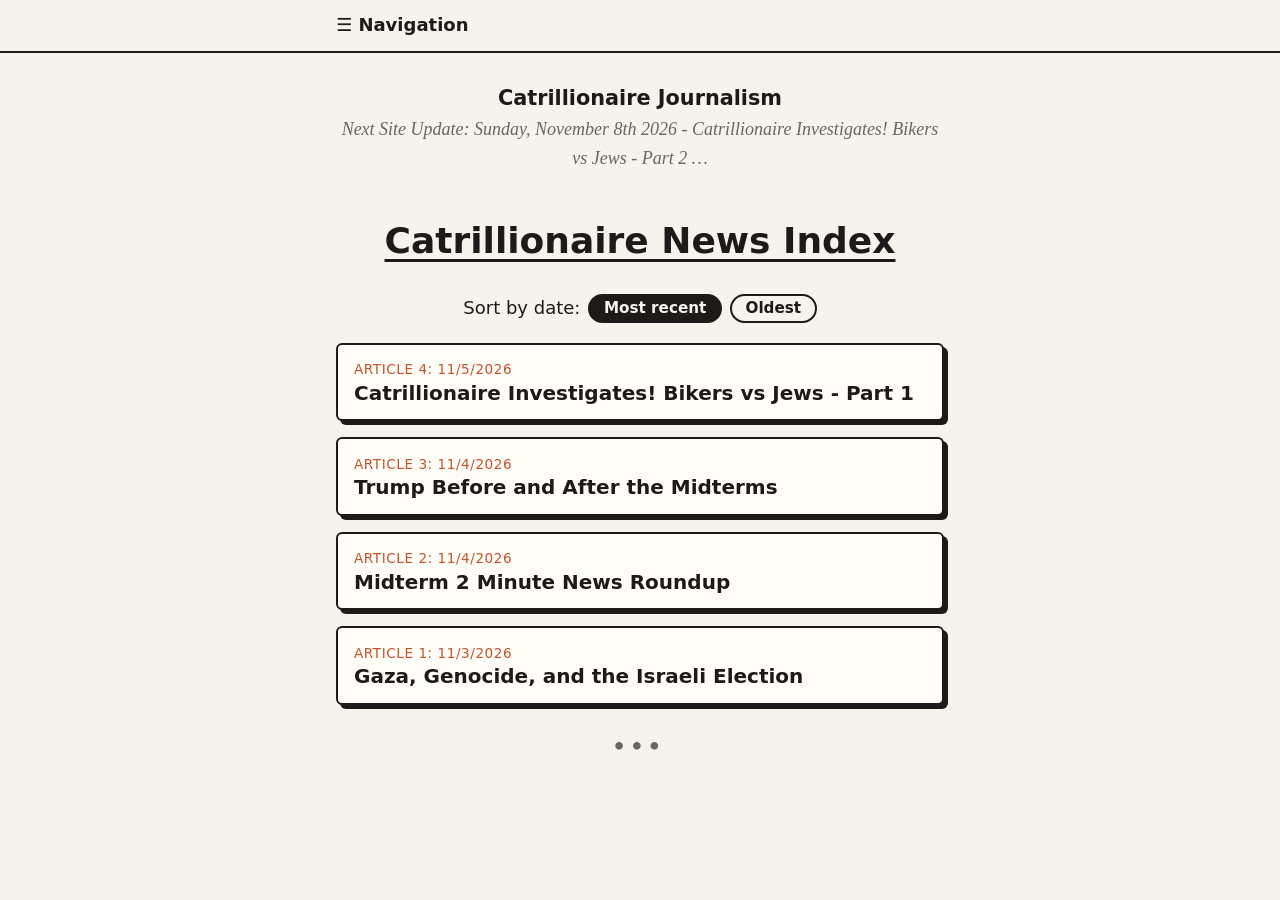
==== index.html @ a2717a35 "Update index.html" ====
<!DOCTYPE html>
<html lang="en">
<head>
<meta charset="utf-8">
<meta name="viewport" content="width=device-width, initial-scale=1">
<title>Catrillionaire News Index | Catrillionaire Journalism</title>
<link rel="stylesheet" href="style.css">
</head>
     
<script>
// Sorts the article cards by the date in each card's top line (like "Article 1: 11/3/2026")
document.addEventListener('DOMContentLoaded', function () {
  var cards = [].slice.call(document.querySelectorAll('main a.card'));
  if (!cards.length) return;
  var parent = cards[0].parentNode;
  var more = parent.querySelector(':scope > .more');
  function when(card) {
    var m = (card.querySelector('.meta') || card).textContent.match(/(\d{1,2})\/(\d{1,2})\/(\d{4})/);
    return m ? new Date(+m[3], +m[1] - 1, +m[2]).getTime() : 0;
  }
  function sortBy(dir) {
    cards.map(function (c, i) { return { c: c, i: i, t: when(c) }; })
      .sort(function (a, b) { return dir === 'new' ? (b.t - a.t || b.i - a.i) : (a.t - b.t || a.i - b.i); })
      .forEach(function (x) { parent.insertBefore(x.c, more); });
    document.querySelectorAll('[data-d]').forEach(function (b) {
      b.setAttribute('aria-pressed', b.dataset.d === dir);
    });
  }
  document.addEventListener('click', function (e) {
    var b = e.target.closest('[data-d]');
    if (b) sortBy(b.dataset.d);
  });
  sortBy('new');
});
</script>
     
<body>
<header><details><summary>&#9776; Navigation</summary><nav class="menu">
<a href="index.html">Home / Article Index</a>
<a href="collab.html">Collab with Us!</a>
<a href="search.html">Search Tool</a>
<a href="about.html">About &amp; Contact</a>
</nav></details></header>
<main>
<div class="hero">
<p class="brand">Catrillionaire Journalism</p>
<p> Next Site Update: Sunday, November 8th 2026 - Catrillionaire Investigates! Bikers vs Jews - Part 2 &hellip;</p>
</div>
<h1 class="index">Catrillionaire News Index</h1>

     <div class="sort" style="justify-content:center">Sort by date:
<button type="button" data-d="new" aria-pressed="true">Most recent</button>
<button type="button" data-d="old" aria-pressed="false">Oldest</button>
</div>

<!-- ADD A NEW ARTICLE: copy one <a class="card"> block, paste it below, and change
     the link, the edition line, and the title. Keep every link inside this <main>
     section, because the Search Tool reads the links in here to find your articles. -->
 
<a class="card" href="article/article-1.html">
<div class="meta">Article 1: 11/3/2026</div>
<div class="t">Gaza, Genocide, and the Israeli Election</div>
</a>

<a class="card" href="article/article-2.html">
<div class="meta">Article 2: 11/4/2026</div>
<div class="t">Midterm 2 Minute News Roundup</div>
</a>

<a class="card" href="article/article-3.html">
<div class="meta">Article 3: 11/4/2026</div>
<div class="t">Trump Before and After the Midterms</div>
</a>

<a class="card" href="article/article-3.html">
<div class="meta">Article 4: 11/5/2026</div>
<div class="t">Catrillionaire Investigates! Bikers vs Jews - Part 1</div>
</a>

<div class="more" aria-hidden="true">&bull;&bull;&bull;</div>
</main>
</body>
</html>
---- style.css ----
:root{--bg:#f6f3ec;--fg:#1d1b19;--muted:#6b655d;--card:#fffdf8;--accent:#c4532d;--mark:#ffe08a}
@media (prefers-color-scheme:dark){:root{--bg:#161412;--fg:#f1ece3;--muted:#a39b8f;--card:#1f1c19;--accent:#f0875f;--mark:#6b5313}}
*{box-sizing:border-box}
body{margin:0;background:var(--bg);color:var(--fg);font:18px/1.6 Georgia,serif}
h1,h2,h3,summary,.meta,.back,button,label{font-family:"Trebuchet MS",system-ui,sans-serif}
a{color:inherit}
main{max-width:640px;margin:0 auto;padding:1.25rem 1rem 4rem}

/* top bar + menu */
header{position:sticky;top:0;z-index:5;background:var(--bg);border-bottom:2px solid var(--fg)}
summary{list-style:none;cursor:pointer;font-weight:700;max-width:640px;margin:0 auto;padding:.7rem 1rem}
summary::-webkit-details-marker{display:none}
.menu{position:absolute;top:100%;left:0;right:0;background:var(--bg);border-bottom:2px solid var(--fg);padding:1rem}
.menu a{display:block;max-width:640px;margin:0 auto;padding:.45rem 0;border-bottom:1px dashed var(--muted);font:700 1.5rem "Trebuchet MS",system-ui,sans-serif;text-decoration:none}

/* home page */
.hero{text-align:center;padding:.5rem 0 1.5rem}
.hero svg{width:84px;height:84px}
.hero p{margin:.3rem 0 0;font-style:italic;color:var(--muted)}
.hero .brand{font:700 1.3rem "Trebuchet MS",system-ui,sans-serif;font-style:normal;color:var(--fg)}

/* news index + cards */
h1.index{text-align:center;text-decoration:underline;text-underline-offset:6px;margin:1rem 0 1.5rem}
.card{display:block;background:var(--card);border:2px solid var(--fg);border-radius:6px;padding:.9rem 1rem;margin:0 0 1rem;text-decoration:none;box-shadow:4px 4px 0 var(--fg)}
.card:hover{transform:translate(-2px,-2px)}
.card .t{font:700 1.25rem "Trebuchet MS",system-ui,sans-serif}
.meta{margin:0;font-size:.85rem;color:var(--accent);letter-spacing:.04em;text-transform:uppercase}
.more{text-align:center;font-size:2rem;letter-spacing:.4rem;color:var(--muted)}

/* article pages */
.back{display:inline-block;margin-bottom:1rem;font-weight:700}
img{max-width:100%;height:auto}

/* search page */
form.s{display:flex;gap:.5rem;align-items:center;border-bottom:2px solid var(--fg);margin:.5rem 0 1rem}
form.s label{font-weight:700;font-size:1.1rem}
form.s input{flex:1;min-width:0;font:inherit;background:none;color:inherit;border:0;outline:0;padding:.4rem}
form.s button{background:none;border:0;font-size:1.4rem;cursor:pointer;color:inherit}
.sort{display:flex;flex-wrap:wrap;gap:.5rem;align-items:center;margin:.5rem 0 1.25rem;font-family:"Trebuchet MS",system-ui,sans-serif}
.sort button{font-weight:700;font-size:.95rem;background:none;color:inherit;border:2px solid var(--fg);border-radius:999px;padding:.2rem .85rem;cursor:pointer}
.sort button[aria-pressed=true]{background:var(--fg);color:var(--bg)}
.res h3{margin:.2rem 0 0;font-size:1.1rem}
.res blockquote{margin:.5rem 0 0;border:2px solid var(--fg);border-radius:4px;padding:.5rem .7rem;font-size:.95rem}
mark{background:var(--mark);color:inherit;padding:0 2px}
.empty{color:var(--muted);font-style:italic}

/* search results: mentions grouped by article */
.count{margin:0 0 1rem;color:var(--muted)}
.grp{margin:0 0 1.5rem}
.grp h3{margin:0;font-size:1.15rem}
.grp .meta{margin:.1rem 0 .4rem}
.hits{list-style:none;margin:0;padding:0;border-top:1px solid var(--muted)}
.hits li{border-bottom:1px solid var(--muted)}
.hits a{display:block;padding:.3rem 0;font-size:.95rem;text-decoration:none;white-space:nowrap;overflow:hidden;text-overflow:ellipsis}
.hits a:hover{background:var(--card)}
.grp summary{max-width:none;margin:0;padding:.3rem 0;font-size:.9rem;color:var(--accent)}
.pager button{font-weight:700;font-size:.95rem;background:none;color:inherit;border:2px solid var(--fg);border-radius:999px;padding:.2rem .85rem;cursor:pointer}
.pager button:disabled{opacity:.4;cursor:default}



/* article images */
.fig{margin:1.25rem 0;text-align:center}
.fig img,.gallery img{max-width:100%;height:auto;border:2px solid var(--fg);border-radius:6px;background:var(--card)}
.gallery{display:flex;flex-wrap:wrap;gap:.75rem;justify-content:center;align-items:flex-start;margin:1.25rem 0}
.gallery img{flex:1 1 280px;min-width:0;max-width:300px}
.pics{display:flex;gap:.75rem;justify-content:center;margin:1.25rem 0}
.pics figure{flex:1 1 0;min-width:0;max-width:200px;margin:0;text-align:center}
.pics img{display:block;width:100%;aspect-ratio:4/5;object-fit:cover;object-position:top;border:2px solid var(--fg);border-radius:6px}
.pics figcaption{margin-top:.3rem;font-size:.85rem;color:var(--muted)}
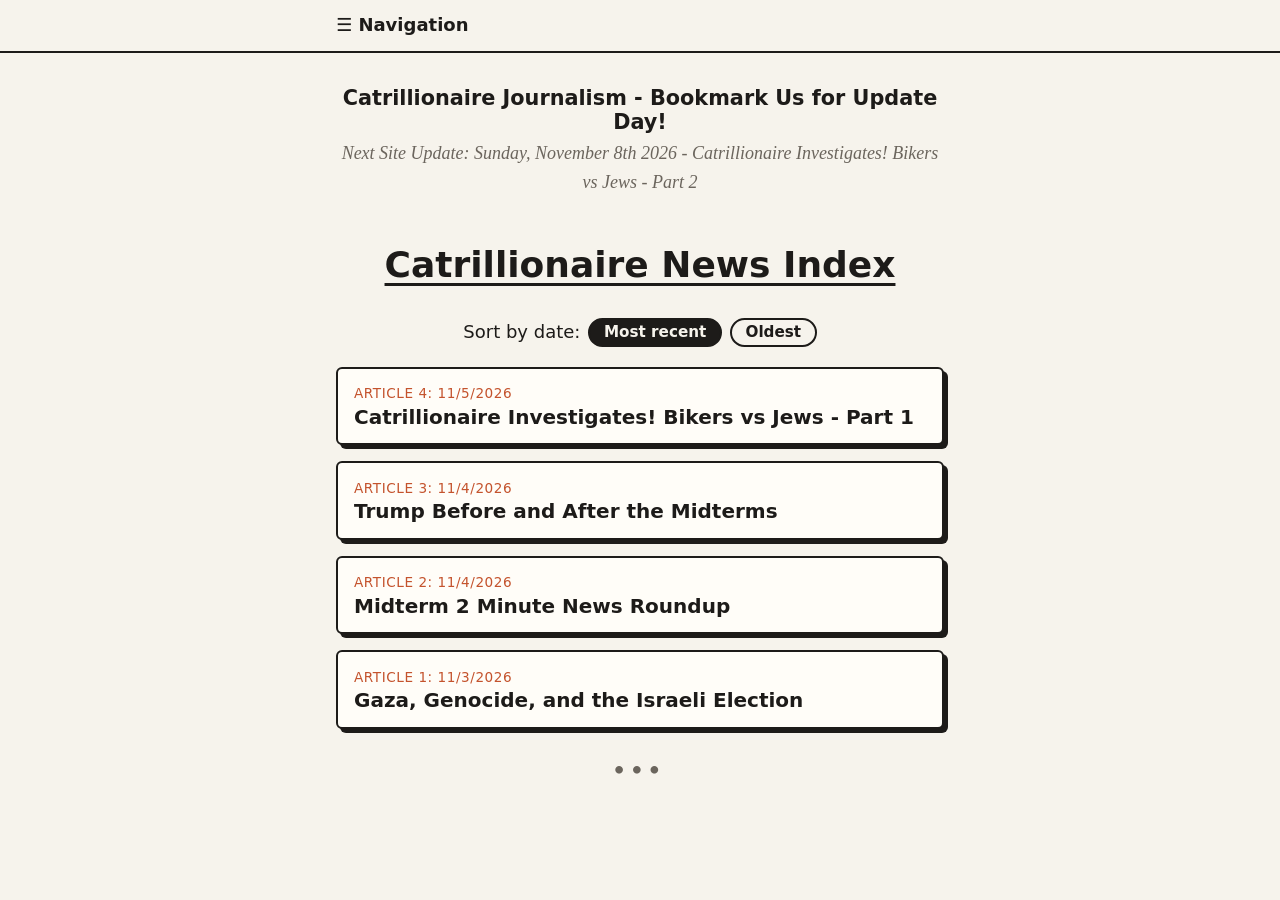
==== commit feedc82a: "Update index.html" ====
--- a/index.html
+++ b/index.html
@@ -37,14 +37,14 @@
 <body>
 <header><details><summary>&#9776; Navigation</summary><nav class="menu">
 <a href="index.html">Home / Article Index</a>
-<a href="collab.html">Collab with Us!</a>
-<a href="search.html">Search Tool</a>
+<a href="collab.html">Collab with Us</a>
+<a href="search.html">Search by Keyword</a>
 <a href="about.html">About &amp; Contact</a>
 </nav></details></header>
 <main>
 <div class="hero">
-<p class="brand">Catrillionaire Journalism</p>
-<p> Next Site Update: Sunday, November 8th 2026 - Catrillionaire Investigates! Bikers vs Jews - Part 2 &hellip;</p>
+<p class="brand">Catrillionaire Journalism - Bookmark Us for Update Day!</p>
+<p> Next Site Update: Sunday, November 8th 2026 - Catrillionaire Investigates! Bikers vs Jews - Part 2</p>
 </div>
 <h1 class="index">Catrillionaire News Index</h1>
 
@@ -72,7 +72,7 @@
 <div class="t">Trump Before and After the Midterms</div>
 </a>
 
-<a class="card" href="article/article-3.html">
+<a class="card" href="article/article-4.html">
 <div class="meta">Article 4: 11/5/2026</div>
 <div class="t">Catrillionaire Investigates! Bikers vs Jews - Part 1</div>
 </a>
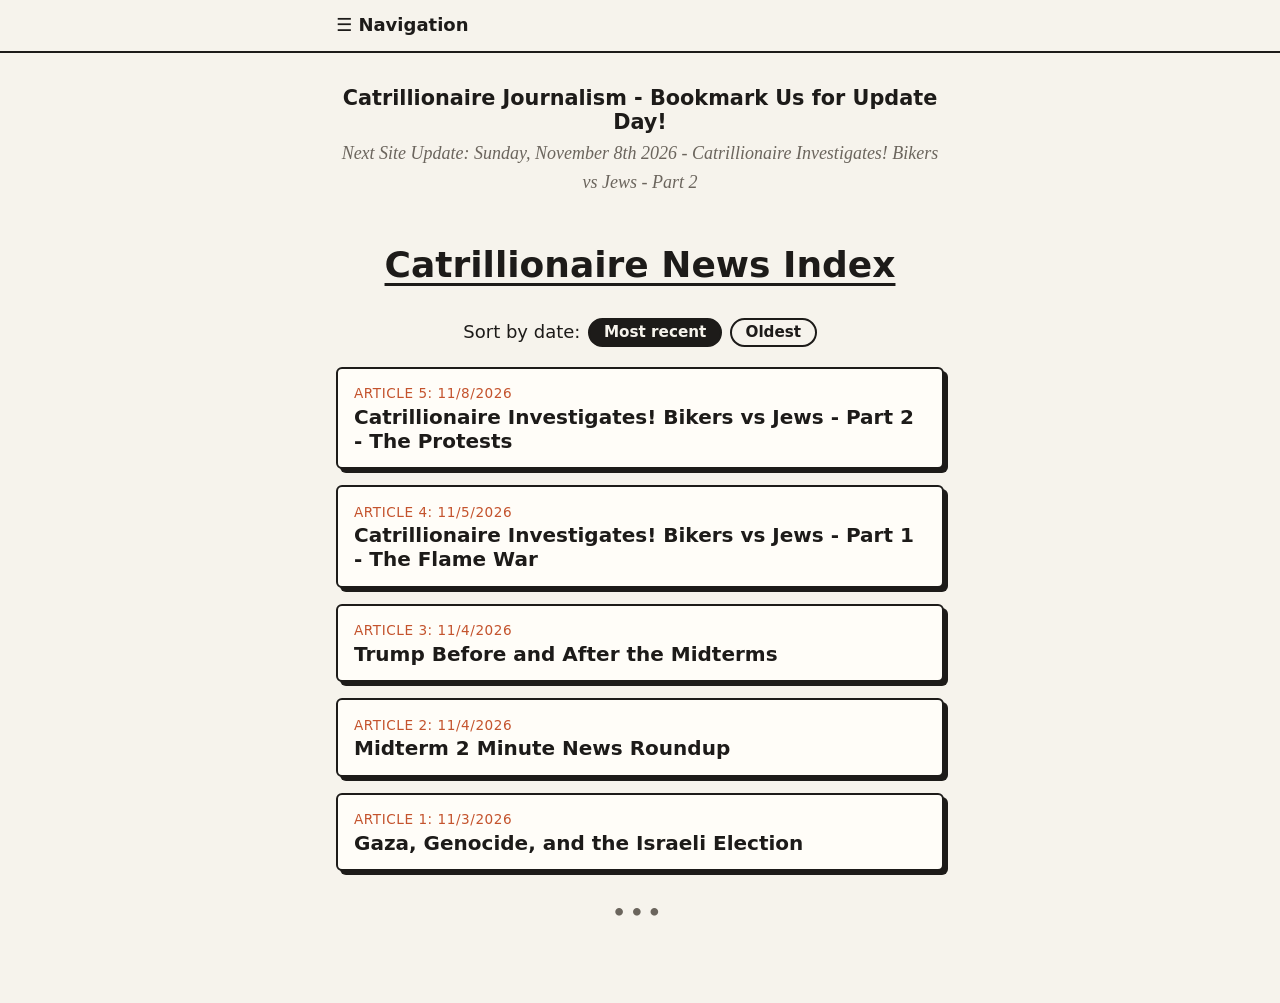
==== commit 94469c04: "Update index.html" ====
--- a/index.html
+++ b/index.html
@@ -74,8 +74,14 @@
 
 <a class="card" href="article/article-4.html">
 <div class="meta">Article 4: 11/5/2026</div>
-<div class="t">Catrillionaire Investigates! Bikers vs Jews - Part 1</div>
+<div class="t">Catrillionaire Investigates! Bikers vs Jews - Part 1 - The Flame War</div>
 </a>
+
+<a class="card" href="article/article-4.html">
+<div class="meta">Article 5: 11/8/2026</div>
+<div class="t">Catrillionaire Investigates! Bikers vs Jews - Part 2 - The Protests</div>
+</a>
+
 
 <div class="more" aria-hidden="true">&bull;&bull;&bull;</div>
 </main>
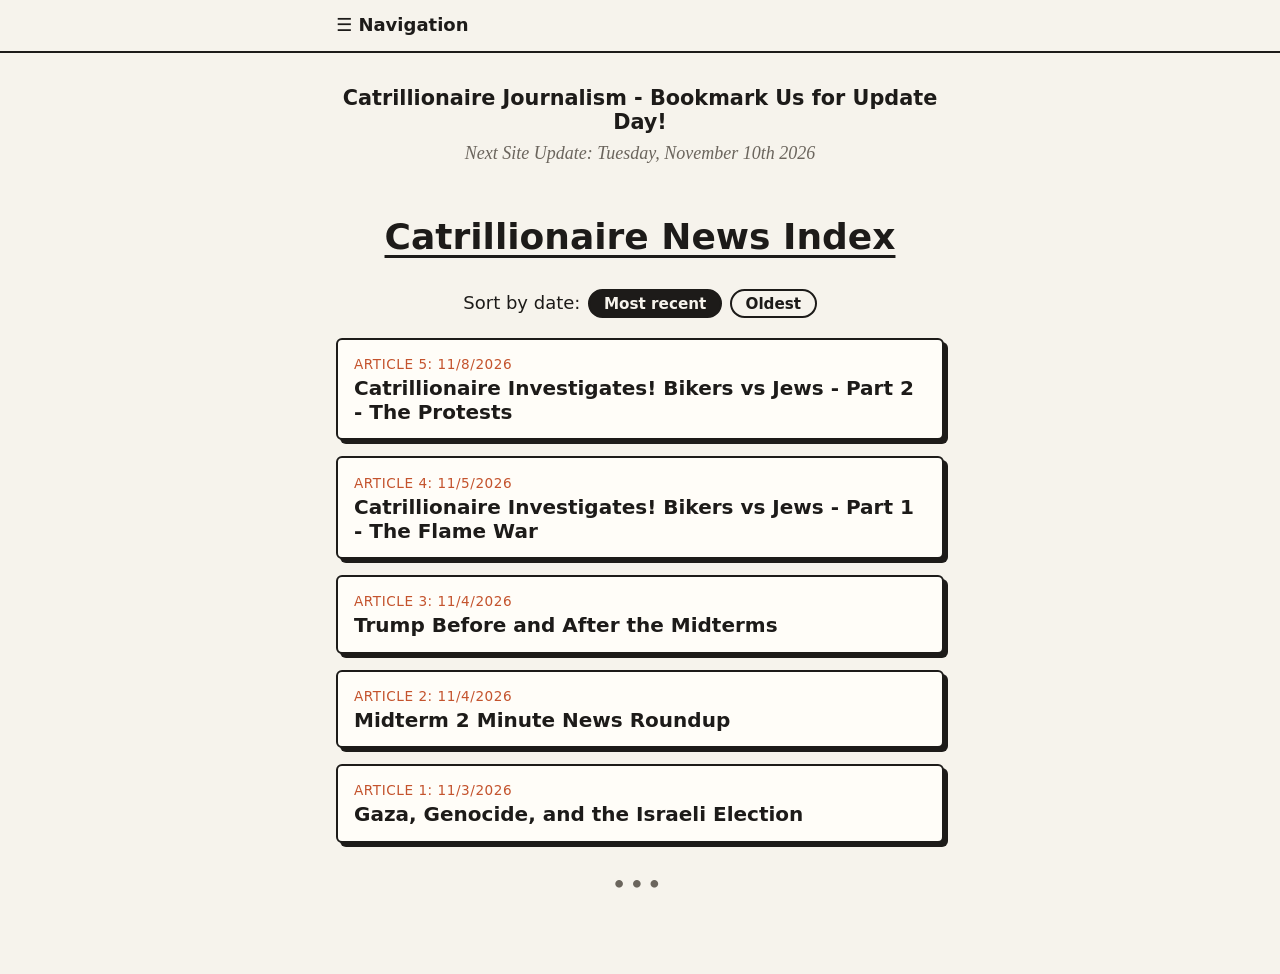
==== commit 0ec0ed4f: "Update index.html" ====
--- a/index.html
+++ b/index.html
@@ -44,7 +44,7 @@
 <main>
 <div class="hero">
 <p class="brand">Catrillionaire Journalism - Bookmark Us for Update Day!</p>
-<p> Next Site Update: Sunday, November 8th 2026 - Catrillionaire Investigates! Bikers vs Jews - Part 2</p>
+<p> Next Site Update: Tuesday, November 10th 2026</p>
 </div>
 <h1 class="index">Catrillionaire News Index</h1>
 
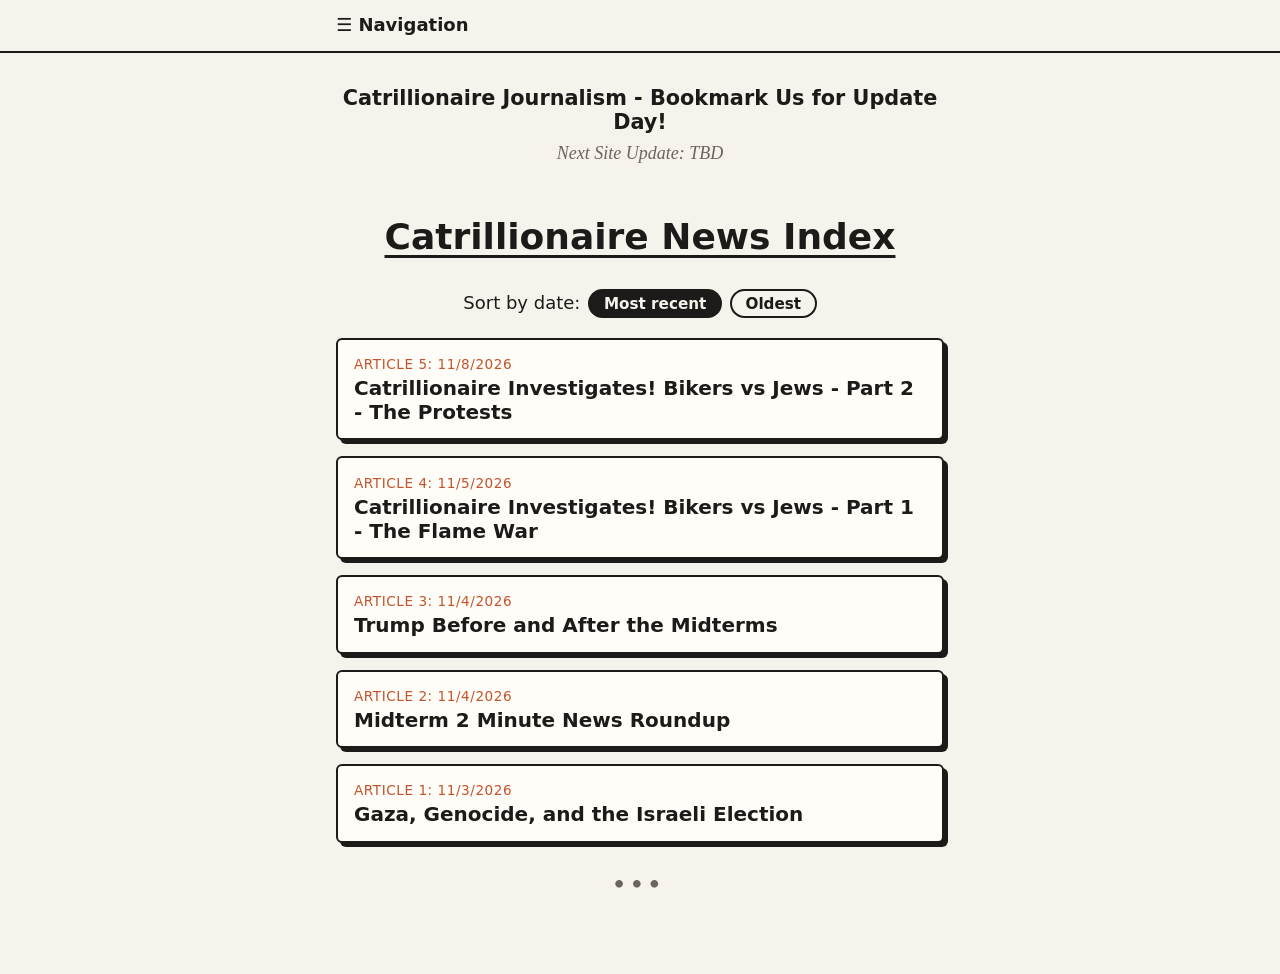
==== commit 1ecf5ac9: "Update index.html" ====
--- a/index.html
+++ b/index.html
@@ -44,7 +44,7 @@
 <main>
 <div class="hero">
 <p class="brand">Catrillionaire Journalism - Bookmark Us for Update Day!</p>
-<p> Next Site Update: Tuesday, November 10th 2026</p>
+<p> Next Site Update: TBD</p>
 </div>
 <h1 class="index">Catrillionaire News Index</h1>
 
@@ -77,7 +77,7 @@
 <div class="t">Catrillionaire Investigates! Bikers vs Jews - Part 1 - The Flame War</div>
 </a>
 
-<a class="card" href="article/article-4.html">
+<a class="card" href="article/article-5.html">
 <div class="meta">Article 5: 11/8/2026</div>
 <div class="t">Catrillionaire Investigates! Bikers vs Jews - Part 2 - The Protests</div>
 </a>
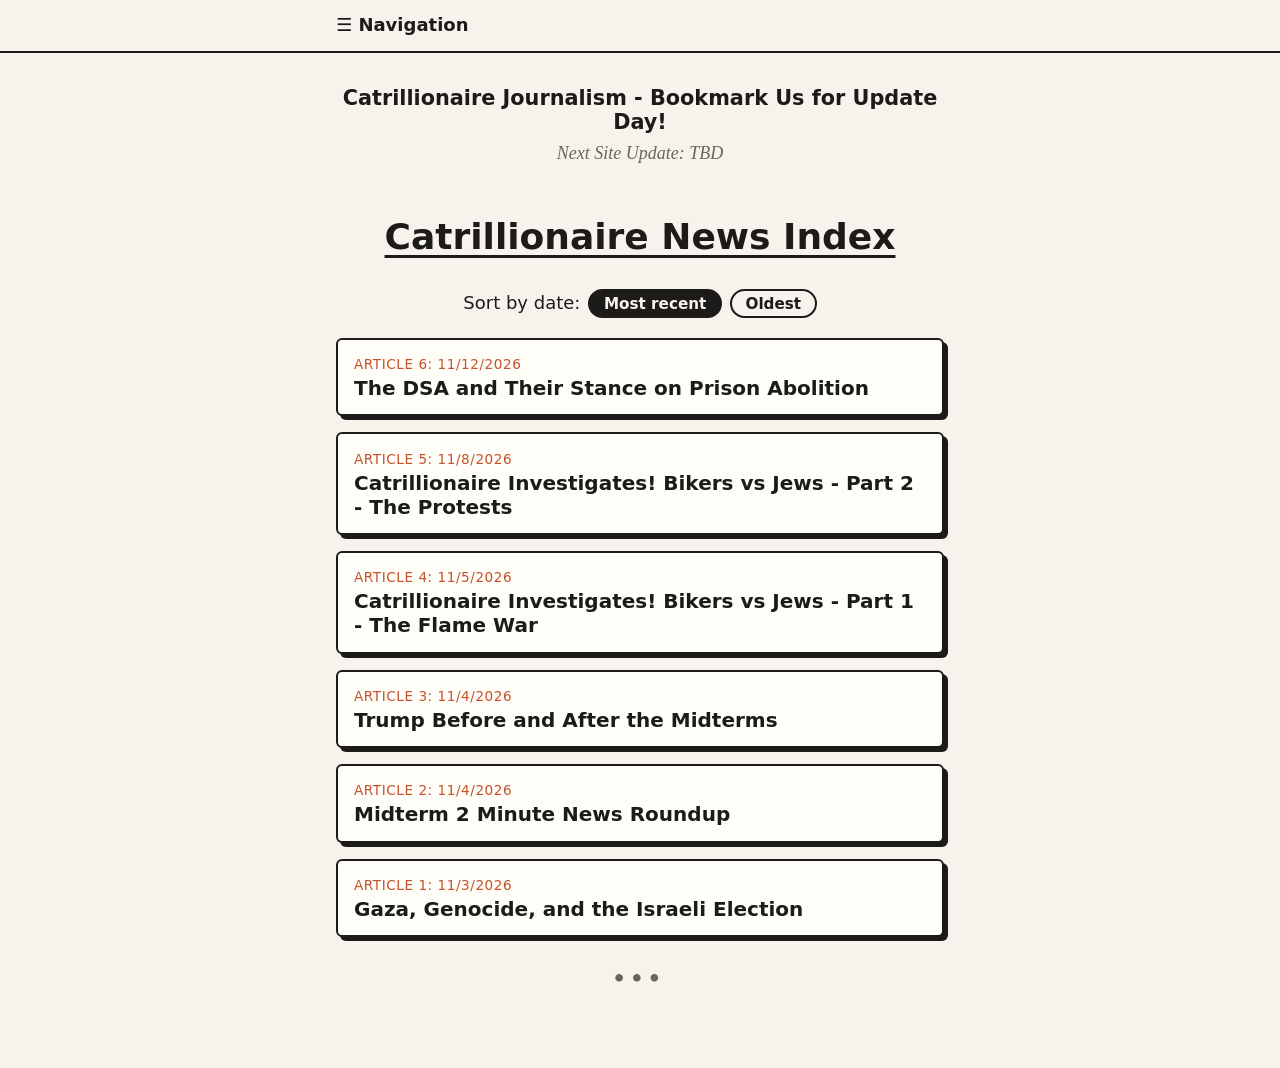
==== commit 736c15b8: "Update index.html" ====
--- a/index.html
+++ b/index.html
@@ -82,6 +82,10 @@
 <div class="t">Catrillionaire Investigates! Bikers vs Jews - Part 2 - The Protests</div>
 </a>
 
+     <a class="card" href="article/article-6.html">
+<div class="meta">Article 6: 11/12/2026</div>
+<div class="t">The DSA and Their Stance on Prison Abolition</div>
+</a>
 
 <div class="more" aria-hidden="true">&bull;&bull;&bull;</div>
 </main>
